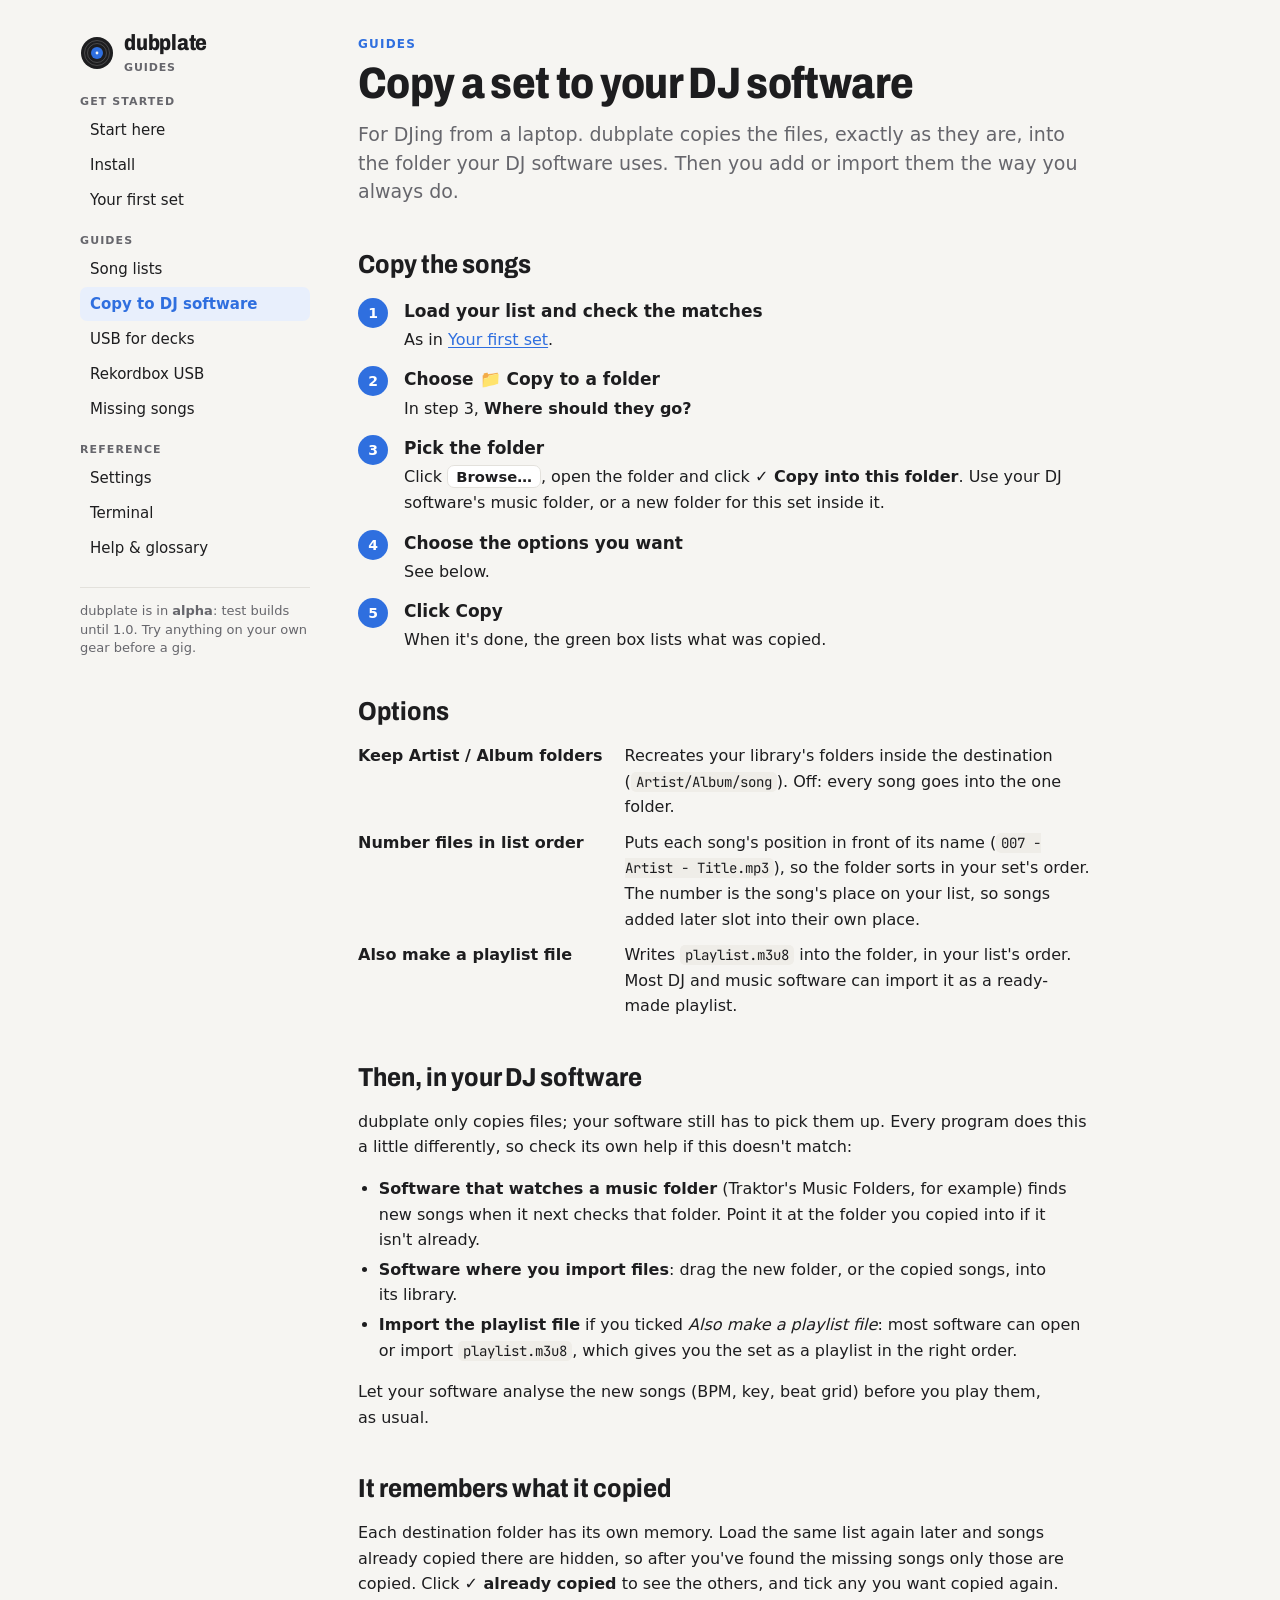
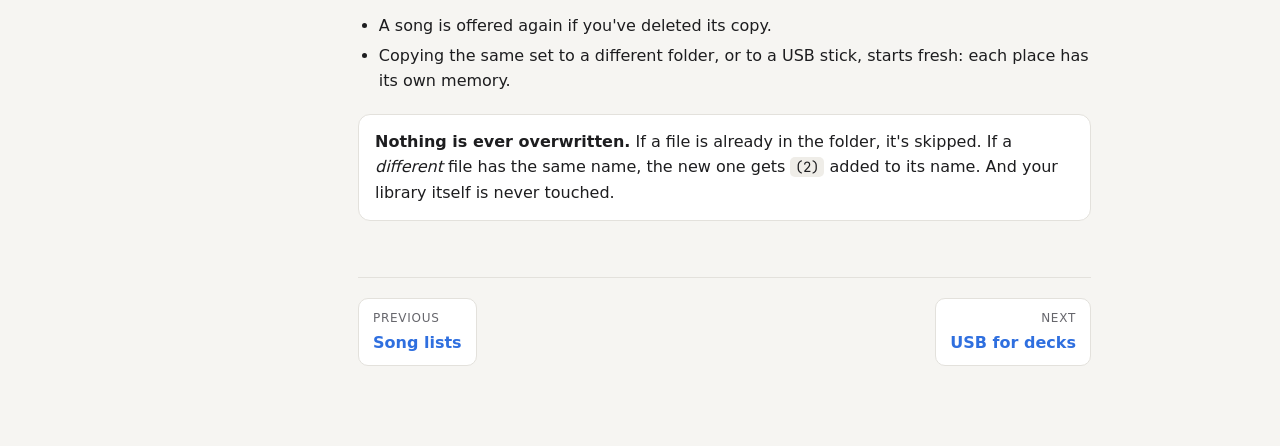
==== docs/copy-folder.html @ 909c34f8 "Guides for DJs of every level (docs/) Ten linked HTML pages: start here, install, a first set step b" ====
<!doctype html>
<html lang="en">
<head>
<meta charset="utf-8">
<meta name="viewport" content="width=device-width, initial-scale=1, viewport-fit=cover">
<title>Copy to DJ software · dubplate guides</title>
<meta name="description" content="Copy songs into the folder Traktor, Serato, rekordbox, VirtualDJ or other DJ software uses, with numbering and playlist options.">
<link rel="preconnect" href="https://fonts.googleapis.com">
<link rel="preconnect" href="https://fonts.gstatic.com" crossorigin>
<link rel="stylesheet" href="https://fonts.googleapis.com/css2?family=Archivo:wdth,wght@75..100,600..800&family=JetBrains+Mono:wght@400;600&display=swap">
<link rel="stylesheet" href="guide.css">
</head>
<body>
<div class="shell">
<aside class="side">
<a class="brand" href="index.html"><svg width="34" height="34" viewBox="0 0 34 34" aria-hidden="true"><circle cx="17" cy="17" r="16" fill="var(--ink)"/>
<circle cx="17" cy="17" r="12.5" fill="none" stroke="var(--bg)" stroke-opacity=".25" stroke-width=".8"/>
<circle cx="17" cy="17" r="9.5" fill="none" stroke="var(--bg)" stroke-opacity=".25" stroke-width=".8"/>
<circle cx="17" cy="17" r="6" fill="var(--acc)"/><circle cx="17" cy="17" r="1.4" fill="var(--bg)"/></svg><div><b>dubplate</b><span>Guides</span></div></a>
<details id="nav" open><summary>All guides</summary>
<nav aria-label="Guides">
<h4>Get started</h4><ul>
<li><a href="index.html">Start here</a></li>
<li><a href="install.html">Install</a></li>
<li><a href="first-set.html">Your first set</a></li>
</ul>
<h4>Guides</h4><ul>
<li><a href="song-lists.html">Song lists</a></li>
<li><a href="copy-folder.html" aria-current="page">Copy to DJ software</a></li>
<li><a href="usb-sticks.html">USB for decks</a></li>
<li><a href="rekordbox-usb.html">Rekordbox USB</a></li>
<li><a href="missing-songs.html">Missing songs</a></li>
</ul>
<h4>Reference</h4><ul>
<li><a href="settings.html">Settings</a></li>
<li><a href="terminal.html">Terminal</a></li>
<li><a href="help.html">Help & glossary</a></li>
</ul>
</nav>
</details>
<p class="alpha">dubplate is in <strong>alpha</strong>: test builds until 1.0. Try anything on your own gear before a gig.</p>
</aside>
<main>
<p class="kicker">Guides</p>
<h1>Copy a set to your DJ software</h1>
<p class="lede">For DJing from a laptop. dubplate copies the files, exactly as they are, into the folder your DJ software uses. Then you add or import them the way you always do.</p>
<h2 id="copy-the-songs">Copy the songs</h2>
<ol class="steps">
<li><b>Load your list and check the matches</b>As in <a href="first-set.html">Your first set</a>.</li>
<li><b>Choose 📁 Copy to a folder</b>In step 3, <strong>Where should they go?</strong></li>
<li><b>Pick the folder</b>Click <span class="btn">Browse…</span>, open the folder and click <strong>✓ Copy into this folder</strong>. Use your DJ software's music folder, or a new folder for this set inside it.</li>
<li><b>Choose the options you want</b>See below.</li>
<li><b>Click Copy</b>When it's done, the green box lists what was copied.</li>
</ol>

<h2 id="options">Options</h2>
<dl class="terms">
<dt>Keep Artist / Album folders</dt><dd>Recreates your library's folders inside the destination (<code>Artist/Album/song</code>). Off: every song goes into the one folder.</dd>
<dt>Number files in list order</dt><dd>Puts each song's position in front of its name (<code>007 - Artist - Title.mp3</code>), so the folder sorts in your set's order. The number is the song's place on your list, so songs added later slot into their own place.</dd>
<dt>Also make a playlist file</dt><dd>Writes <code>playlist.m3u8</code> into the folder, in your list's order. Most DJ and music software can import it as a ready-made playlist.</dd>
</dl>

<h2 id="then-in-your-dj-software">Then, in your DJ software</h2>
<p>dubplate only copies files; your software still has to pick them up. Every program does this a little differently, so check its own help if this doesn't match:</p>
<ul>
<li><strong>Software that watches a music folder</strong> (Traktor's Music Folders, for example) finds new songs when it next checks that folder. Point it at the folder you copied into if it isn't already.</li>
<li><strong>Software where you import files</strong>: drag the new folder, or the copied songs, into its library.</li>
<li><strong>Import the playlist file</strong> if you ticked <em>Also make a playlist file</em>: most software can open or import <code>playlist.m3u8</code>, which gives you the set as a playlist in the right order.</li>
</ul>
<p>Let your software analyse the new songs (BPM, key, beat grid) before you play them, as usual.</p>

<h2 id="it-remembers-what-it-copied">It remembers what it copied</h2>
<p>Each destination folder has its own memory. Load the same list again later and songs already copied there are hidden, so after you've found the missing songs only those are copied. Click <strong>✓ already copied</strong> to see the others, and tick any you want copied again.</p>
<ul>
<li>A song is offered again if you've deleted its copy.</li>
<li>Copying the same set to a different folder, or to a USB stick, starts fresh: each place has its own memory.</li>
</ul>

<div class="note"><strong>Nothing is ever overwritten.</strong> If a file is already in the folder, it's skipped. If a <em>different</em> file has the same name, the new one gets <code>(2)</code> added to its name. And your library itself is never touched.</div>
<nav class="next" aria-label="More guides"><a href="song-lists.html"><small>Previous</small><b>Song lists</b></a><a href="usb-sticks.html"><small>Next</small><b>USB for decks</b></a></nav>
</main>
</div>
<script>if (window.matchMedia("(max-width: 860px)").matches) document.getElementById("nav").removeAttribute("open");</script>
</body>
</html>
---- docs/guide.css ----
/* dubplate guides. Layout: a sidebar of guides beside one reading column (stacks on phones).
   Colours are the dubplate page's own, so the status colours here match what DJs see on screen. */
:root {
  --bg: #f6f5f2;
  --card: #ffffff;
  --ink: #1d1d1f;
  --mute: #66666c;
  --line: #e3e1dc;
  --acc: #2f6fdf;
  --acc-ink: #ffffff;
  --acc-soft: #e8effc;
  --ok: #1f8a4c;   --ok-bg: #e6f4ec;
  --warn: #a26300; --warn-bg: #fdf1dc;
  --alt: #7b4bc4;  --alt-bg: #f1eafb;
  --bad: #c0392b;  --bad-bg: #fbe7e4;
  --code-bg: #efede8;
  --display: "Archivo", "Arial Narrow", system-ui, sans-serif;
  --body: system-ui, -apple-system, "Segoe UI", Roboto, "Helvetica Neue", sans-serif;
  --mono: "JetBrains Mono", ui-monospace, "Cascadia Mono", Consolas, monospace;
}
@media (prefers-color-scheme: dark) {
  :root:not([data-theme="light"]) {
    color-scheme: dark;
    --bg: #141416; --card: #1d1d20; --ink: #ececee; --mute: #a0a0a8; --line: #303036;
    --acc: #6b9bf2; --acc-ink: #0e1420; --acc-soft: #1b2638;
    --ok: #4cc27e; --ok-bg: #16301f; --warn: #e6a845; --warn-bg: #33270f;
    --alt: #b996f2; --alt-bg: #2a2140; --bad: #f07060; --bad-bg: #3a1a17; --code-bg: #26262a;
  }
}
:root[data-theme="dark"] {
  color-scheme: dark;
  --bg: #141416; --card: #1d1d20; --ink: #ececee; --mute: #a0a0a8; --line: #303036;
  --acc: #6b9bf2; --acc-ink: #0e1420; --acc-soft: #1b2638;
  --ok: #4cc27e; --ok-bg: #16301f; --warn: #e6a845; --warn-bg: #33270f;
  --alt: #b996f2; --alt-bg: #2a2140; --bad: #f07060; --bad-bg: #3a1a17; --code-bg: #26262a;
}

* { box-sizing: border-box; }
html { -webkit-text-size-adjust: 100%; }
body {
  margin: 0;
  background: var(--bg);
  color: var(--ink);
  font: 16px/1.6 var(--body);
  padding-left: max(16px, env(safe-area-inset-left, 0px));
  padding-right: max(16px, env(safe-area-inset-right, 0px));
}
a { color: var(--acc); text-underline-offset: 2px; }
a:focus-visible, button:focus-visible, summary:focus-visible { outline: 2px solid var(--acc); outline-offset: 2px; border-radius: 4px; }

.shell {
  max-width: 1120px;
  margin: 0 auto;
  display: grid;
  grid-template-columns: 230px minmax(0, 1fr);
  gap: 48px;
  padding-block: 32px 80px;
}

/* ---- sidebar */
.side { position: sticky; top: calc(env(safe-area-inset-top, 0px) + 24px); align-self: start; }
.brand { display: flex; align-items: center; gap: 10px; text-decoration: none; color: var(--ink); margin-bottom: 22px; }
.brand svg { flex: none; }
.brand b { font: 800 22px/1 var(--display); font-stretch: 85%; letter-spacing: -.01em; }
.brand span { display: block; font: 600 11px/1.2 var(--body); letter-spacing: .08em; text-transform: uppercase; color: var(--mute); margin-top: 3px; }
.side details { border: 0; }
.side summary { display: none; }
.side h4 { font: 700 11px/1 var(--body); letter-spacing: .1em; text-transform: uppercase; color: var(--mute); margin: 18px 0 6px; }
.side ul { list-style: none; margin: 0; padding: 0; display: grid; gap: 1px; }
.side li a { display: block; padding: 5px 10px; border-radius: 7px; color: var(--ink); text-decoration: none; font-size: 15px; }
.side li a:hover { background: var(--card); }
.side li a[aria-current="page"] { background: var(--acc-soft); color: var(--acc); font-weight: 650; }
.alpha { margin-top: 22px; font-size: 13px; color: var(--mute); line-height: 1.45; border-top: 1px solid var(--line); padding-top: 14px; }

/* ---- reading column */
main { min-width: 0; max-width: 72ch; }
.kicker { font: 700 12px/1 var(--body); letter-spacing: .1em; text-transform: uppercase; color: var(--acc); margin: 6px 0 10px; }
h1 { font: 800 clamp(30px, 5vw, 44px)/1.05 var(--display); font-stretch: 85%; letter-spacing: -.015em; margin: 0 0 14px; text-wrap: balance; }
.lede { font-size: 19px; line-height: 1.5; color: var(--mute); margin: 0 0 28px; text-wrap: pretty; }
h2 { font: 750 26px/1.15 var(--display); font-stretch: 88%; margin: 44px 0 10px; text-wrap: balance; scroll-margin-top: 20px; }
h3 { font: 700 18px/1.3 var(--body); margin: 28px 0 6px; scroll-margin-top: 20px; }
p, li { text-wrap: pretty; }
main ul, main ol { padding-left: 1.3em; }
main li + li { margin-top: 4px; }
strong { font-weight: 650; }
code, kbd, .path { font: 0.88em/1.4 var(--mono); background: var(--code-bg); padding: 1px 5px; border-radius: 5px; overflow-wrap: anywhere; }
kbd { border: 1px solid var(--line); border-bottom-width: 2px; background: var(--card); }
pre { font: 14px/1.55 var(--mono); background: var(--code-bg); padding: 14px 16px; border-radius: 10px; overflow-x: auto; margin: 14px 0; }
pre code { background: none; padding: 0; font-size: inherit; }
hr { border: 0; border-top: 1px solid var(--line); margin: 40px 0; }

/* the page's own buttons and labels, as they look on screen */
.btn { display: inline-block; font: 600 0.92em/1.3 var(--body); padding: 1px 8px; border-radius: 7px; border: 1px solid var(--line); background: var(--card); color: var(--ink); white-space: nowrap; }
.btn.primary { background: var(--acc); border-color: var(--acc); color: var(--acc-ink); }
.chip { display: inline-block; font: 650 0.85em/1.4 var(--body); padding: 1px 9px; border-radius: 999px; white-space: nowrap; }
.chip.ok { background: var(--ok-bg); color: var(--ok); }
.chip.warn { background: var(--warn-bg); color: var(--warn); }
.chip.alt { background: var(--alt-bg); color: var(--alt); }
.chip.bad { background: var(--bad-bg); color: var(--bad); }

/* steps: real sequences only */
ol.steps { list-style: none; padding: 0; counter-reset: s; display: grid; gap: 14px; margin: 18px 0; }
ol.steps > li { counter-increment: s; position: relative; padding-left: 46px; margin: 0; }
ol.steps > li::before {
  content: counter(s); position: absolute; left: 0; top: 0;
  width: 30px; height: 30px; border-radius: 50%; display: grid; place-items: center;
  background: var(--acc); color: var(--acc-ink); font: 700 14px/1 var(--body);
}
ol.steps > li > b:first-child { display: block; font-size: 17px; margin-bottom: 2px; }

/* notes */
.note { border: 1px solid var(--line); background: var(--card); border-radius: 12px; padding: 14px 16px; margin: 20px 0; }
.note > :first-child { margin-top: 0; }
.note > :last-child { margin-bottom: 0; }
.note.tip { border-color: transparent; background: var(--acc-soft); }
.note.careful { border-color: transparent; background: var(--warn-bg); }
.note.careful strong:first-child, .note.tip strong:first-child { display: block; margin-bottom: 2px; }

/* path picker on the home page */
.paths { display: grid; grid-template-columns: repeat(2, minmax(0, 1fr)); gap: 12px; margin: 22px 0 8px; }
.paths a { display: grid; gap: 4px; padding: 16px 18px; border: 1px solid var(--line); border-radius: 12px; background: var(--card); color: var(--ink); text-decoration: none; }
.paths a:hover { border-color: var(--acc); }
.paths b { font: 750 18px/1.2 var(--display); font-stretch: 90%; }
.paths span { color: var(--mute); font-size: 14.5px; line-height: 1.45; }
.paths em { font-style: normal; color: var(--acc); font-weight: 650; font-size: 14px; }

/* tables */
.tablewrap { overflow-x: auto; margin: 16px 0; border: 1px solid var(--line); border-radius: 12px; background: var(--card); }
table { border-collapse: collapse; width: 100%; font-size: 15px; }
th, td { text-align: left; padding: 10px 14px; border-bottom: 1px solid var(--line); vertical-align: top; }
th { font: 700 12px/1.3 var(--body); letter-spacing: .06em; text-transform: uppercase; color: var(--mute); background: var(--bg); }
tr:last-child td { border-bottom: 0; }
td:first-child { white-space: nowrap; }

/* a stick's folders */
.tree { font: 14px/1.6 var(--mono); background: var(--code-bg); border-radius: 10px; padding: 14px 16px; overflow-x: auto; white-space: pre; margin: 14px 0; }
.tree i { font-style: normal; color: var(--mute); }

/* glossary */
dl.terms { display: grid; grid-template-columns: max-content minmax(0, 1fr); gap: 10px 22px; margin: 16px 0; }
dl.terms dt { font-weight: 700; }
dl.terms dd { margin: 0; color: var(--ink); }

/* faq */
details.q { border-bottom: 1px solid var(--line); padding: 12px 0; }
details.q summary { cursor: pointer; font-weight: 650; list-style-position: outside; }
details.q[open] summary { margin-bottom: 6px; }
details.q > :not(summary) { margin: 6px 0; }

/* page footer: previous / next */
.next { display: flex; justify-content: space-between; gap: 12px; flex-wrap: wrap; margin-top: 56px; padding-top: 20px; border-top: 1px solid var(--line); }
.next a { text-decoration: none; display: grid; gap: 2px; padding: 10px 14px; border: 1px solid var(--line); border-radius: 10px; background: var(--card); color: var(--ink); min-width: 0; }
.next a small { color: var(--mute); font-size: 12px; letter-spacing: .06em; text-transform: uppercase; }
.next a b { color: var(--acc); }
.next a:last-child { margin-left: auto; text-align: right; }

/* ---- phones */
@media (max-width: 860px) {
  .shell { grid-template-columns: minmax(0, 1fr); gap: 8px; padding-block: 16px 60px; }
  .side { position: static; }
  .brand { margin-bottom: 10px; }
  .side summary { display: block; cursor: pointer; font-weight: 650; padding: 10px 12px; border: 1px solid var(--line); border-radius: 10px; background: var(--card); }
  .side details[open] summary { margin-bottom: 4px; }
  .alpha { display: none; }
  .paths { grid-template-columns: minmax(0, 1fr); }
  dl.terms { grid-template-columns: minmax(0, 1fr); gap: 2px 0; }
  dl.terms dd { margin-bottom: 10px; }
}
@media (prefers-reduced-motion: reduce) { * { scroll-behavior: auto !important; transition: none !important; } }
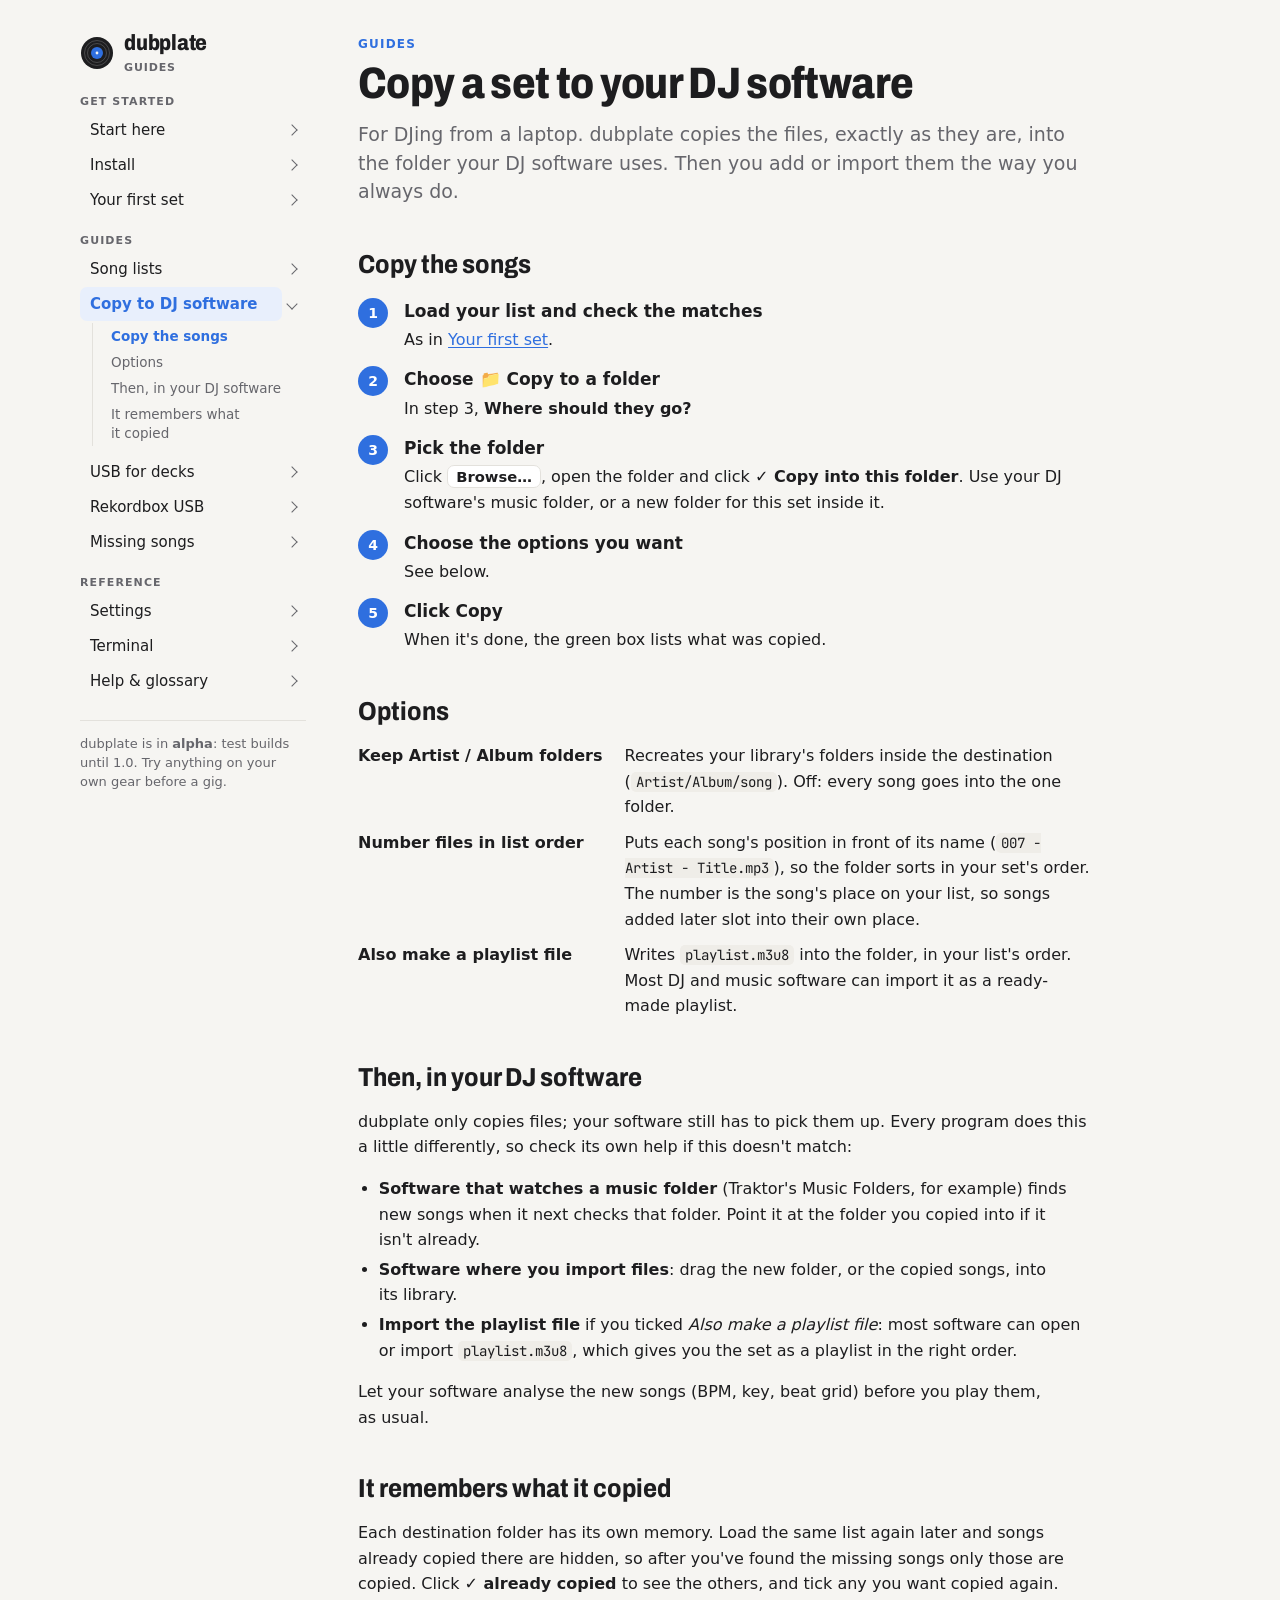
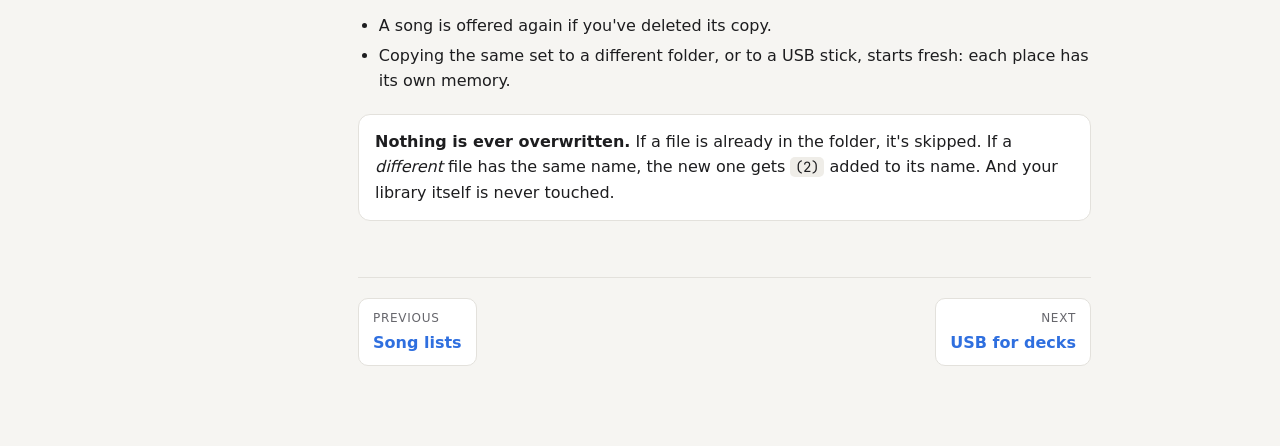
==== commit 22cb200a: "Guides: sidebar contents with every guide's sections, current section highlighted Co-Authored-By: Cl" ====
--- a/docs/copy-folder.html
+++ b/docs/copy-folder.html
@@ -19,22 +19,22 @@
 <circle cx="17" cy="17" r="6" fill="var(--acc)"/><circle cx="17" cy="17" r="1.4" fill="var(--bg)"/></svg><div><b>dubplate</b><span>Guides</span></div></a>
 <details id="nav" open><summary>All guides</summary>
 <nav aria-label="Guides">
-<h4>Get started</h4><ul>
-<li><a href="index.html">Start here</a></li>
-<li><a href="install.html">Install</a></li>
-<li><a href="first-set.html">Your first set</a></li>
+<h4>Get started</h4><ul class="toc">
+<li><details><summary><a href="index.html">Start here</a></summary><ul class="secs"><li><a href="index.html#what-dubplate-does">What dubplate does</a></li><li><a href="index.html#where-do-you-want-to-start">Where do you want to start?</a></li><li><a href="index.html#which-kind-of-copy-do-you-need">Which kind of copy do you need?</a></li><li><a href="index.html#what-you-need">What you need</a></li></ul></details></li>
+<li><details><summary><a href="install.html">Install</a></summary><ul class="secs"><li><a href="install.html#windows">Windows</a></li><li><a href="install.html#linux">Linux</a></li><li><a href="install.html#where-it-looks-for-your-music">Where it looks for your music</a></li><li><a href="install.html#updates">Updates</a></li></ul></details></li>
+<li><details><summary><a href="first-set.html">Your first set</a></summary><ul class="secs"><li><a href="first-set.html#1-give-it-your-list">1. Give it your list</a></li><li><a href="first-set.html#2-check-what-it-found">2. Check what it found</a></li><li><a href="first-set.html#3-choose-where-they-go">3. Choose where they go</a></li><li><a href="first-set.html#4-copy">4. Copy</a></li><li><a href="first-set.html#every-option-explains-itself">Every option explains itself</a></li></ul></details></li>
 </ul>
-<h4>Guides</h4><ul>
-<li><a href="song-lists.html">Song lists</a></li>
-<li><a href="copy-folder.html" aria-current="page">Copy to DJ software</a></li>
-<li><a href="usb-sticks.html">USB for decks</a></li>
-<li><a href="rekordbox-usb.html">Rekordbox USB</a></li>
-<li><a href="missing-songs.html">Missing songs</a></li>
+<h4>Guides</h4><ul class="toc">
+<li><details><summary><a href="song-lists.html">Song lists</a></summary><ul class="secs"><li><a href="song-lists.html#what-you-can-give-it">What you can give it</a></li><li><a href="song-lists.html#getting-a-list-out-of-other-apps">Getting a list out of other apps</a></li><li><a href="song-lists.html#how-songs-are-matched">How songs are matched</a></li></ul></details></li>
+<li><details open><summary><a href="copy-folder.html" aria-current="page">Copy to DJ software</a></summary><ul class="secs"><li><a href="#copy-the-songs">Copy the songs</a></li><li><a href="#options">Options</a></li><li><a href="#then-in-your-dj-software">Then, in your DJ software</a></li><li><a href="#it-remembers-what-it-copied">It remembers what it copied</a></li></ul></details></li>
+<li><details><summary><a href="usb-sticks.html">USB for decks</a></summary><ul class="secs"><li><a href="usb-sticks.html#get-the-stick-ready">Get the stick ready</a></li><li><a href="usb-sticks.html#make-the-stick">Make the stick</a></li><li><a href="usb-sticks.html#what-gets-converted">What gets converted</a></li><li><a href="usb-sticks.html#at-the-deck">At the deck</a></li><li><a href="usb-sticks.html#good-to-know">Good to know</a></li></ul></details></li>
+<li><details><summary><a href="rekordbox-usb.html">Rekordbox USB</a></summary><ul class="secs"><li><a href="rekordbox-usb.html#what-you-get-on-the-decks">What you get on the decks</a></li><li><a href="rekordbox-usb.html#make-the-stick">Make the stick</a></li><li><a href="rekordbox-usb.html#at-the-deck">At the deck</a></li><li><a href="rekordbox-usb.html#formats">Which format?</a></li><li><a href="rekordbox-usb.html#more-than-one-set">More than one set</a></li><li><a href="rekordbox-usb.html#backups-and-restore">Backups and Restore</a></li><li><a href="rekordbox-usb.html#safe-to-interrupt">Safe to interrupt</a></li><li><a href="rekordbox-usb.html#what-s-on-the-stick">What's on the stick</a></li><li><a href="rekordbox-usb.html#things-to-know">Things to know</a></li></ul></details></li>
+<li><details><summary><a href="missing-songs.html">Missing songs</a></summary><ul class="secs"><li><a href="missing-songs.html#first-check-it-really-is-missing">First, check it really is missing</a></li><li><a href="missing-songs.html#keep-a-shopping-list">Keep a shopping list</a></li><li><a href="missing-songs.html#fetch-them-through-soulseek">Fetch them through Soulseek</a></li></ul></details></li>
 </ul>
-<h4>Reference</h4><ul>
-<li><a href="settings.html">Settings</a></li>
-<li><a href="terminal.html">Terminal</a></li>
-<li><a href="help.html">Help & glossary</a></li>
+<h4>Reference</h4><ul class="toc">
+<li><details><summary><a href="settings.html">Settings</a></summary><ul class="secs"><li><a href="settings.html#settings">⚙ Settings</a></li><li><a href="settings.html#using-the-page-from-your-phone-or-another-computer">Using the page from your phone or another computer</a></li><li><a href="settings.html#what-dubplate-keeps">What dubplate keeps</a></li></ul></details></li>
+<li><details><summary><a href="terminal.html">Terminal</a></summary><ul class="secs"><li><a href="terminal.html#commands">Commands</a></li><li><a href="terminal.html#options-for-copy">Options for copy</a></li><li><a href="terminal.html#options-for-the-page">Options for the page</a></li><li><a href="terminal.html#updates">Updates</a></li></ul></details></li>
+<li><details><summary><a href="help.html">Help & glossary</a></summary><ul class="secs"><li><a href="help.html#something-s-not-working">Something's not working</a></li><li><a href="help.html#questions">Questions</a></li><li><a href="help.html#dj-and-audio-words">DJ and audio words</a></li></ul></details></li>
 </ul>
 </nav>
 </details>
@@ -80,6 +80,22 @@
 <nav class="next" aria-label="More guides"><a href="song-lists.html"><small>Previous</small><b>Song lists</b></a><a href="usb-sticks.html"><small>Next</small><b>USB for decks</b></a></nav>
 </main>
 </div>
-<script>if (window.matchMedia("(max-width: 860px)").matches) document.getElementById("nav").removeAttribute("open");</script>
+<script>
+if (window.matchMedia("(max-width: 860px)").matches) document.getElementById("nav").removeAttribute("open");
+// highlight the section being read in the sidebar
+(function () {
+  var links = {};
+  document.querySelectorAll('.side details[open] .secs a').forEach(function (a) { links[a.hash.slice(1)] = a; });
+  var heads = Array.prototype.filter.call(document.querySelectorAll("main h2[id]"), function (h) { return links[h.id]; });
+  if (!heads.length) return;
+  function mark() {
+    var cur = heads[0];
+    heads.forEach(function (h) { if (h.getBoundingClientRect().top < 140) cur = h; });
+    Object.keys(links).forEach(function (k) { links[k].classList.toggle("on", k === cur.id); });
+  }
+  document.addEventListener("scroll", mark, { passive: true });
+  mark();
+})();
+</script>
 </body>
 </html>
--- a/docs/guide.css
+++ b/docs/guide.css
@@ -167,3 +167,27 @@
   dl.terms dd { margin-bottom: 10px; }
 }
 @media (prefers-reduced-motion: reduce) { * { scroll-behavior: auto !important; transition: none !important; } }
+
+/* ---- table of contents in the sidebar: every guide, its sections nested under it */
+.side { max-height: calc(100vh - env(safe-area-inset-top, 0px) - 48px); overflow-y: auto; overscroll-behavior: contain; padding-right: 4px; }
+.side ul.toc > li > details > summary { display: flex; align-items: center; list-style: none; cursor: pointer; border-radius: 7px; }
+.side ul.toc > li > details > summary::-webkit-details-marker { display: none; }
+.side ul.toc > li > details > summary a { flex: 1; }
+.side ul.toc > li > details > summary::after {
+  content: ""; flex: none; width: 7px; height: 7px; margin: 0 10px 0 6px;
+  border-right: 1.5px solid var(--mute); border-bottom: 1.5px solid var(--mute);
+  transform: rotate(-45deg); transition: transform .15s;
+}
+.side ul.toc > li > details[open] > summary::after { transform: rotate(45deg); }
+.side ul.secs { margin: 2px 0 8px 12px; padding-left: 10px; border-left: 1px solid var(--line); gap: 0; }
+.side ul.secs a { font-size: 13.5px; line-height: 1.35; padding: 4px 8px; color: var(--mute); }
+.side ul.secs a:hover { color: var(--ink); }
+.side ul.secs a.on { color: var(--acc); font-weight: 650; background: none; }
+@media (max-width: 860px) {
+  .side { max-height: none; overflow: visible; padding-right: 0; }
+  .side nav { max-height: 70vh; overflow-y: auto; }
+}
+.side { scrollbar-width: thin; scrollbar-color: var(--line) transparent; }
+.side::-webkit-scrollbar { width: 6px; }
+.side::-webkit-scrollbar-track { background: transparent; }
+.side::-webkit-scrollbar-thumb { background: var(--line); border-radius: 3px; }
